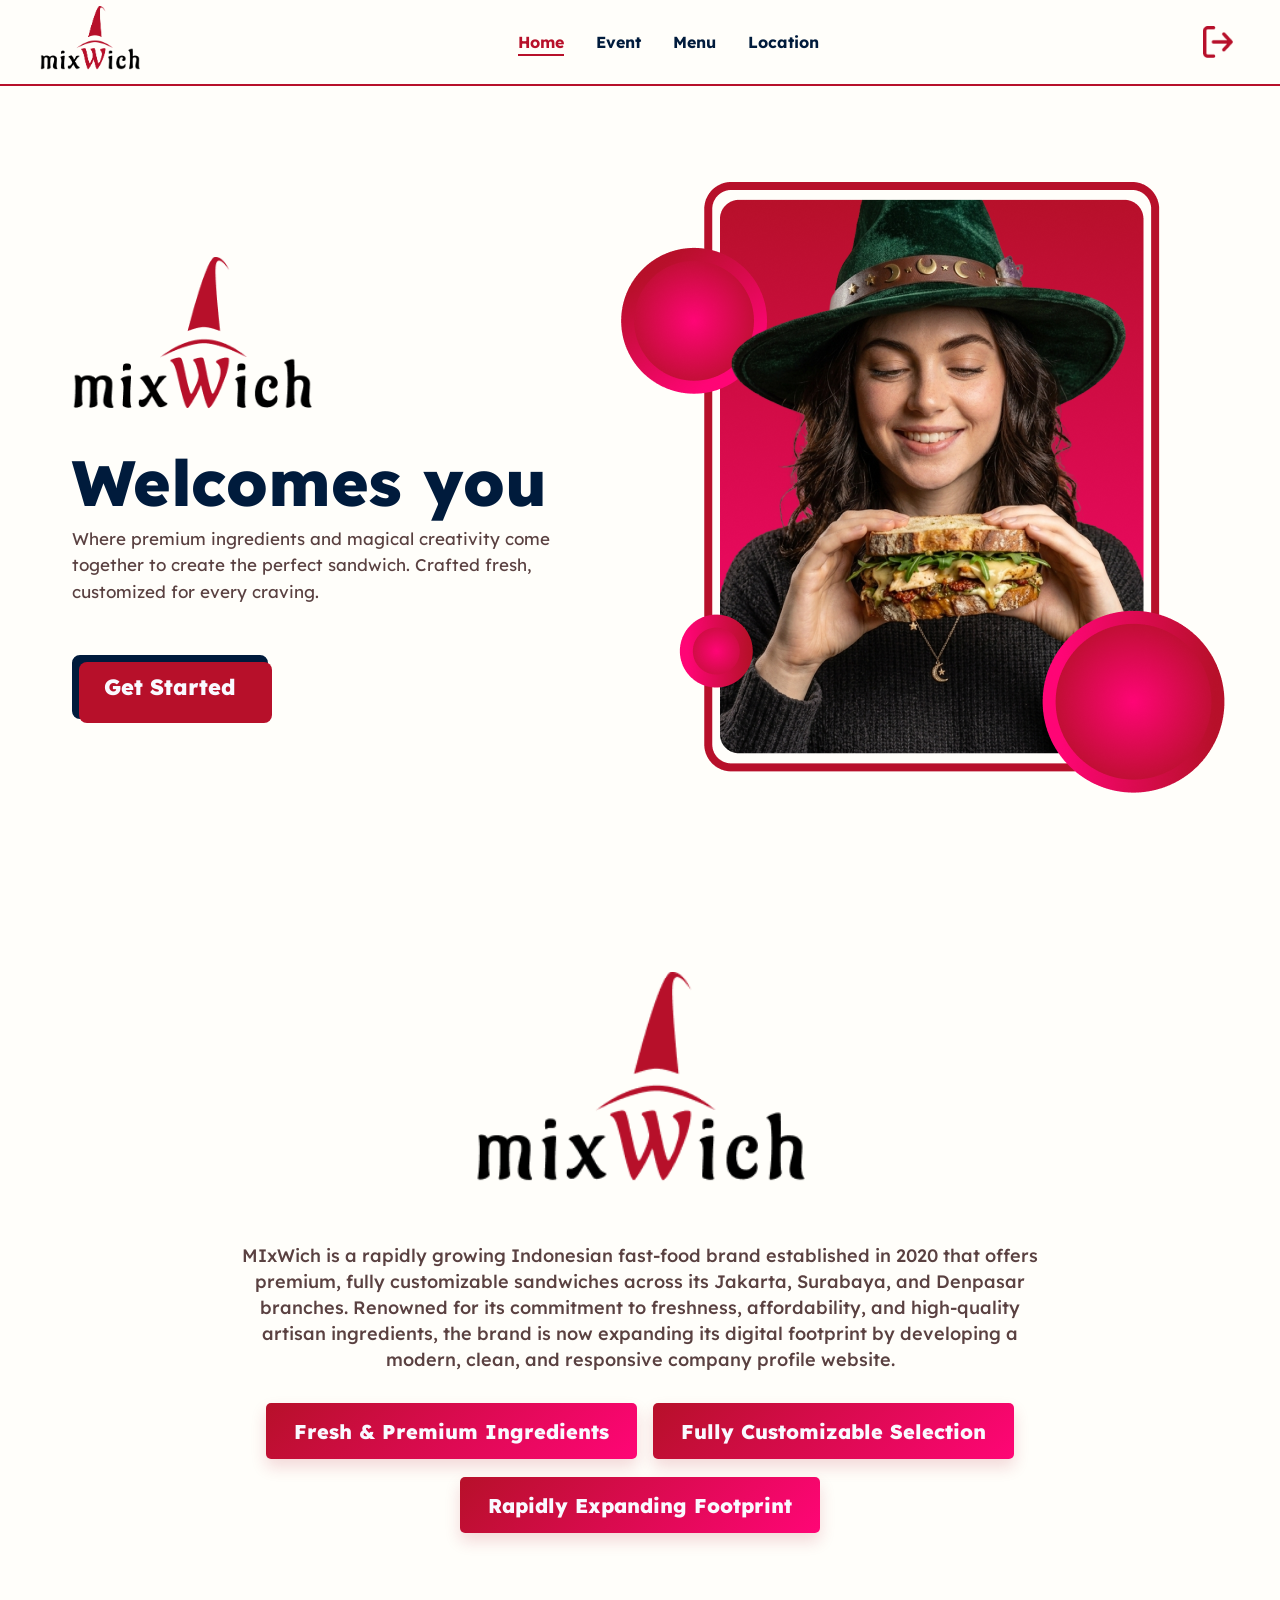
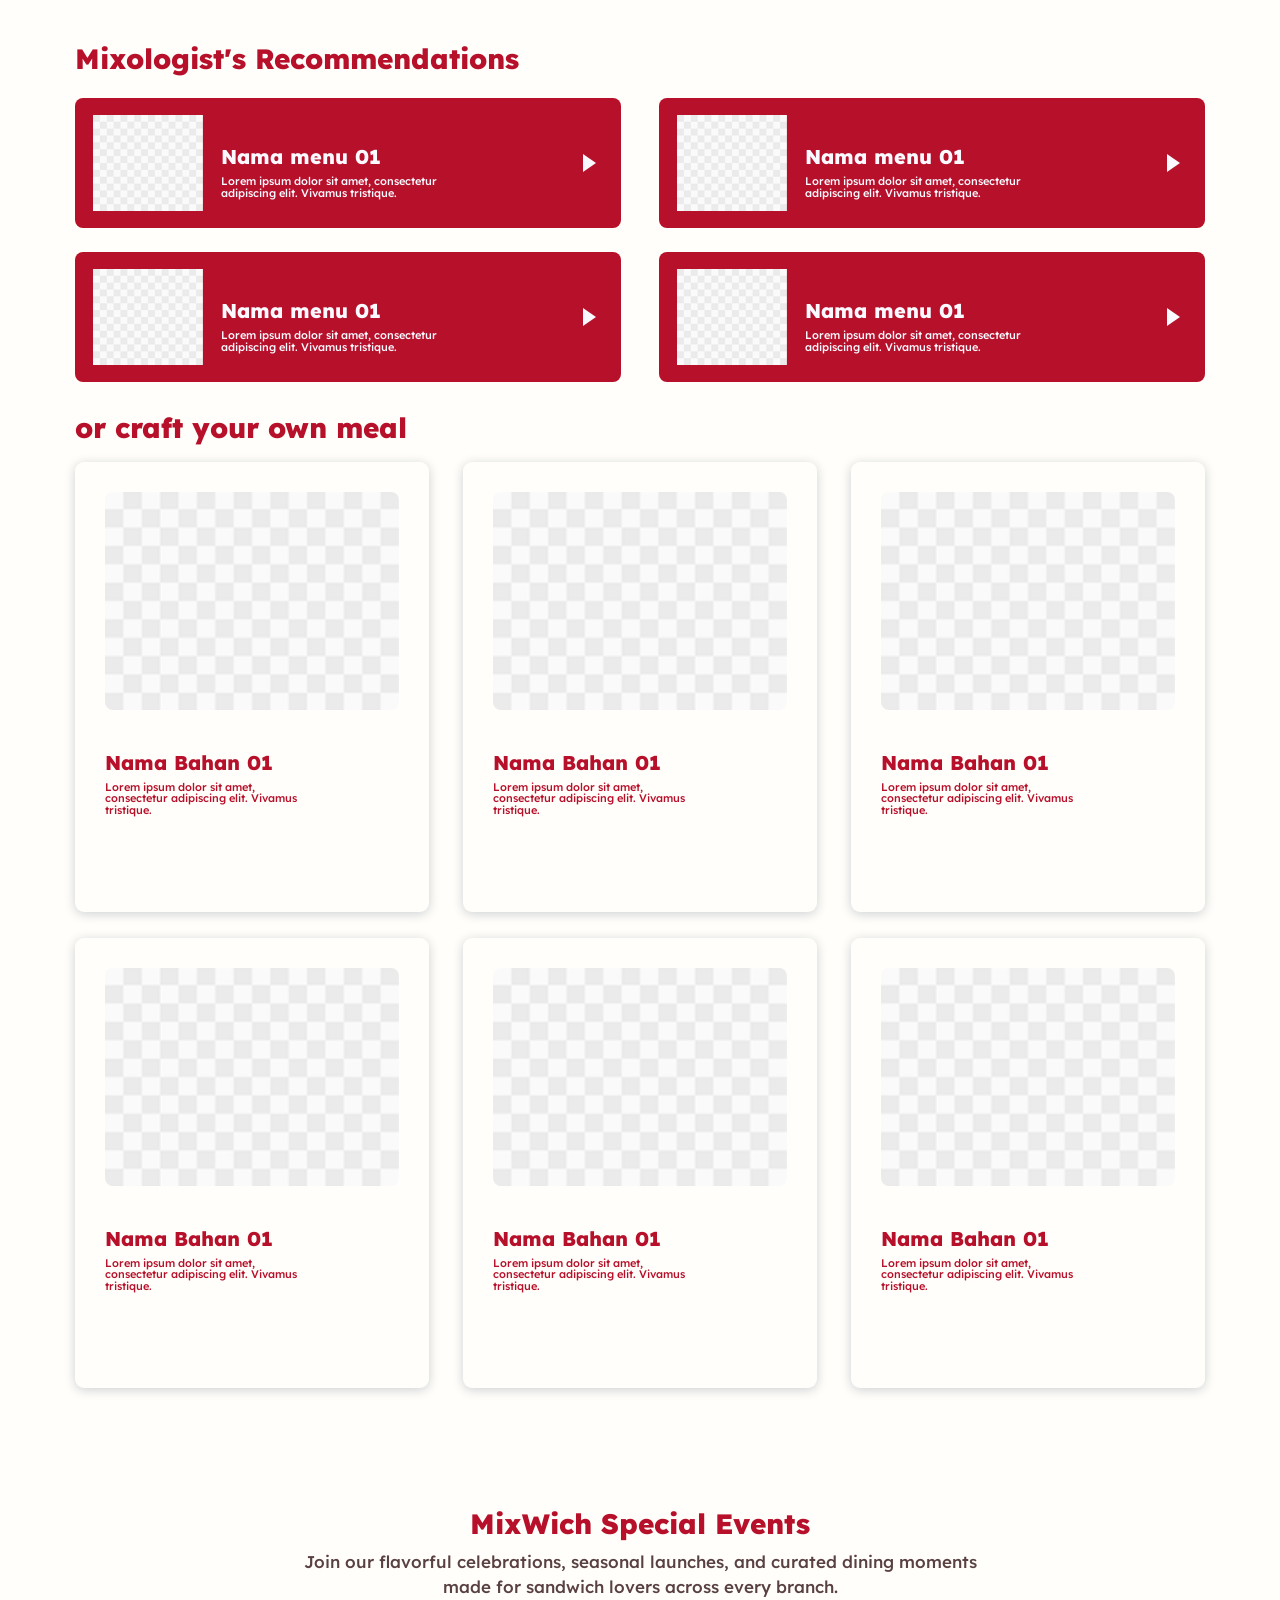
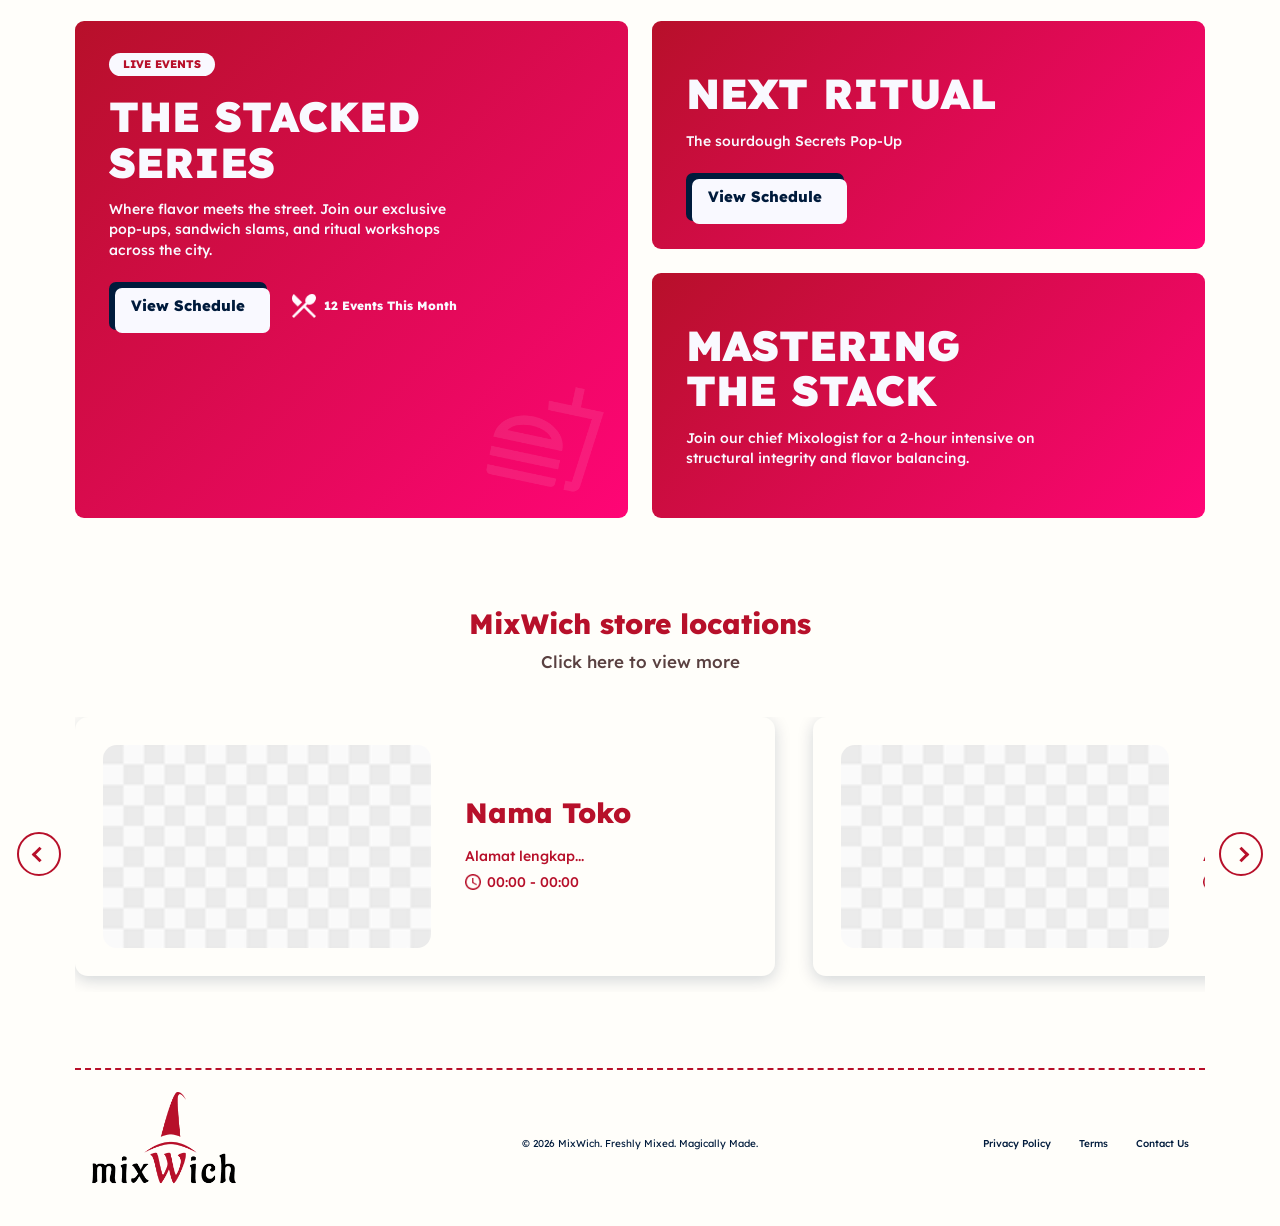
==== index.html @ 6c35c44c "first commit" ====
<!DOCTYPE html>
<html lang="en">
<head>
  <meta charset="UTF-8">
  <meta name="viewport" content="width=device-width, initial-scale=1.0">
  <title>MixWich</title>
  <link rel="icon" type="image/png" href="img/Logo.png">
  <link rel="stylesheet" href="style.css">
</head>
<body>
  <header class="site-header">
    <nav class="navbar" aria-label="Main navigation">
      <a class="brand" href="index.html" aria-label="MixWich home">
        <img src="img/Logo.png" alt="MixWich">
      </a>

      <ul class="nav-menu">
        <li><a class="active" href="index.html" aria-current="page">Home</a></li>
        <li><a href="event.html">Event</a></li>
        <li><a href="menu.html">Menu</a></li>
        <li><a href="location.html">Location</a></li>
      </ul>

      <a class="logout-link" href="login.html" aria-label="Logout">
        <img src="img/logout.png" alt="">
      </a>
    </nav>
  </header>

  <main>
    <section class="hero">
      <div class="hero-content">
        <img class="hero-logo" src="img/Logo.png" alt="MixWich">
        <h1>Welcomes you</h1>
        <p>
          Where premium ingredients and magical creativity come together to
          create the perfect sandwich. Crafted fresh, customized for every craving.
        </p>
        <a class="hero-button" href="#about">Get Started</a>
      </div>

      <div class="hero-visual" aria-hidden="true">
        <img src="img/hero-img.png" alt="">
      </div>
    </section>

    <section id="about" class="about" aria-labelledby="about-title">
      <div class="about-content">
        <img class="about-logo" src="img/Logo.png" alt="MixWich">
        <h2 id="about-title">About MixWich</h2>
        <p>
          MIxWich is a rapidly growing Indonesian fast-food brand established in
          2020 that offers premium, fully customizable sandwiches across its
          Jakarta, Surabaya, and Denpasar branches. Renowned for its commitment
          to freshness, affordability, and high-quality artisan ingredients, the
          brand is now expanding its digital footprint by developing a modern,
          clean, and responsive company profile website.
        </p>

        <div class="about-badges" aria-label="MixWich highlights">
          <span>Fresh &amp; Premium Ingredients</span>
          <span>Fully Customizable Selection</span>
          <span>Rapidly Expanding Footprint</span>
        </div>
      </div>
    </section>

    <section class="menu-preview" aria-labelledby="menu-preview-title">
      <h2 id="menu-preview-title">Mixologist's Recommendations</h2>

      <div class="recommendation-grid">
        <article class="recommendation-card">
          <img src="img/image.png" alt="Nama menu 01">
          <div>
            <h3>Nama menu 01</h3>
            <p>Lorem ipsum dolor sit amet, consectetur adipiscing elit. Vivamus tristique.</p>
          </div>
          <a href="menu.html" aria-label="View Nama menu 01"><span></span></a>
        </article>

        <article class="recommendation-card">
          <img src="img/image.png" alt="Nama menu 01">
          <div>
            <h3>Nama menu 01</h3>
            <p>Lorem ipsum dolor sit amet, consectetur adipiscing elit. Vivamus tristique.</p>
          </div>
          <a href="menu.html" aria-label="View Nama menu 01"><span></span></a>
        </article>

        <article class="recommendation-card">
          <img src="img/image.png" alt="Nama menu 01">
          <div>
            <h3>Nama menu 01</h3>
            <p>Lorem ipsum dolor sit amet, consectetur adipiscing elit. Vivamus tristique.</p>
          </div>
          <a href="menu.html" aria-label="View Nama menu 01"><span></span></a>
        </article>

        <article class="recommendation-card">
          <img src="img/image.png" alt="Nama menu 01">
          <div>
            <h3>Nama menu 01</h3>
            <p>Lorem ipsum dolor sit amet, consectetur adipiscing elit. Vivamus tristique.</p>
          </div>
          <a href="menu.html" aria-label="View Nama menu 01"><span></span></a>
        </article>
      </div>

      <h2 class="craft-title">or craft your own meal</h2>

      <div class="ingredient-grid">
        <article class="ingredient-card">
          <img src="img/image.png" alt="Nama Bahan 01">
          <h3>Nama Bahan 01</h3>
          <p>Lorem ipsum dolor sit amet, consectetur adipiscing elit. Vivamus tristique.</p>
        </article>

        <article class="ingredient-card">
          <img src="img/image.png" alt="Nama Bahan 01">
          <h3>Nama Bahan 01</h3>
          <p>Lorem ipsum dolor sit amet, consectetur adipiscing elit. Vivamus tristique.</p>
        </article>

        <article class="ingredient-card">
          <img src="img/image.png" alt="Nama Bahan 01">
          <h3>Nama Bahan 01</h3>
          <p>Lorem ipsum dolor sit amet, consectetur adipiscing elit. Vivamus tristique.</p>
        </article>

        <article class="ingredient-card">
          <img src="img/image.png" alt="Nama Bahan 01">
          <h3>Nama Bahan 01</h3>
          <p>Lorem ipsum dolor sit amet, consectetur adipiscing elit. Vivamus tristique.</p>
        </article>

        <article class="ingredient-card">
          <img src="img/image.png" alt="Nama Bahan 01">
          <h3>Nama Bahan 01</h3>
          <p>Lorem ipsum dolor sit amet, consectetur adipiscing elit. Vivamus tristique.</p>
        </article>

        <article class="ingredient-card">
          <img src="img/image.png" alt="Nama Bahan 01">
          <h3>Nama Bahan 01</h3>
          <p>Lorem ipsum dolor sit amet, consectetur adipiscing elit. Vivamus tristique.</p>
        </article>
      </div>
    </section>

    <section class="event-preview" aria-labelledby="event-preview-title">
      <div class="event-heading">
        <h2 id="event-preview-title">MixWich Special Events</h2>
        <p>
          Join our flavorful celebrations, seasonal launches, and curated dining
          moments made for sandwich lovers across every branch.
        </p>
      </div>

      <div class="event-grid">
        <article class="event-card event-card-featured">
          <span class="event-badge">Live Events</span>
          <h3>The Stacked Series</h3>
          <p>
            Where flavor meets the street. Join our exclusive pop-ups, sandwich
            slams, and ritual workshops across the city.
          </p>

          <div class="event-action-row">
            <a class="event-button" href="">View Schedule</a>
            <span class="event-note">
              <img src="img/feast.png" alt="">
              12 Events This Month
            </span>
          </div>

          <img class="event-deco" src="img/deco.png" alt="">
        </article>

        <article class="event-card">
          <h3>Next Ritual</h3>
          <p>
            The sourdough Secrets Pop-Up
          </p>
          <a class="event-button" href="event.html">View Schedule</a>
        </article>

        <article class="event-card">
          <h3>Mastering<br>The Stack</h3>
          <p>
            Join our chief Mixologist for a 2-hour intensive on structural
            integrity and flavor balancing.
          </p>
        </article>
      </div>
    </section>
  </main>

  <div class="event-heading">
      <h2>MixWich store locations</h2>
      <a href="location.html">
        <p>Click here to view more</p>
      </a>
  </div>
  <section class="location-preview" aria-label="MixWich store locations">
    <button class="carousel-button carousel-button-prev" type="button" aria-label="Previous location">
      <span></span>
    </button>

    <div class="location-carousel">
      <article class="location-card">
        <img class="location-image" src="img/image.png" alt="Nama Toko">
        <div class="location-info">
          <h2>Nama Toko</h2>
          <p>Alamat lengkap...</p>
          <div class="location-time">
            <img src="img/clock.png" alt="">
            <span>00:00 - 00:00</span>
          </div>
        </div>
      </article>

      <article class="location-card">
        <img class="location-image" src="img/image.png" alt="Nama Toko">
        <div class="location-info">
          <h2>Nama Toko</h2>
          <p>Alamat lengkap...</p>
          <div class="location-time">
            <img src="img/clock.png" alt="">
            <span>00:00 - 00:00</span>
          </div>
        </div>
      </article>

      <article class="location-card">
        <img class="location-image" src="img/image.png" alt="Nama Toko">
        <div class="location-info">
          <h2>Nama Toko</h2>
          <p>Alamat lengkap...</p>
          <div class="location-time">
            <img src="img/clock.png" alt="">
            <span>00:00 - 00:00</span>
          </div>
        </div>
      </article>

      <article class="location-card">
        <img class="location-image" src="img/image.png" alt="Nama Toko">
        <div class="location-info">
          <h2>Nama Toko</h2>
          <p>Alamat lengkap...</p>
          <div class="location-time">
            <img src="img/clock.png" alt="">
            <span>00:00 - 00:00</span>
          </div>
        </div>
      </article>
    </div>

    <button class="carousel-button carousel-button-next" type="button" aria-label="Next location">
      <span></span>
    </button>
  </section>

  <footer class="site-footer">
    <img src="img/Logo.png" alt="MixWich">
    <p>&copy; 2026 MixWich. Freshly Mixed. Magically Made.</p>
    <nav aria-label="Footer navigation">
      <a href="">Privacy Policy</a>
      <a href="">Terms</a>
      <a href="">Contact Us</a>
    </nav>
  </footer>

  <script src="script.js"></script>
</body>
</html>
---- style.css ----
@import url('https://fonts.googleapis.com/css2?family=Lexend:wght@100..900&display=swap');

:root {
  --color-primary: #B7102A;
  --color-primary-gradient: linear-gradient(135deg, #B7102A 0%, #FF0576 100%);
  --color-text: #001B3C;
  --color-surface: #F9F9FF;
  --color-background: #FFFEFA;
  --font-main: 'Lexend', sans-serif;
}

* {
  box-sizing: border-box;
  scroll-behavior: smooth;
}

body {
  margin: 0;
  padding-top: 86px;
  font-family: var(--font-main);
  color: var(--color-text);
  background: var(--color-background);
}

a {
  color: inherit;
  text-decoration: none;
}

.site-header {
  position: fixed;
  top: 0;
  left: 0;
  z-index: 100;
  width: 100%;
  background: var(--color-background);
}

.navbar {
  display: flex;
  align-items: center;
  justify-content: space-between;
  min-height: 86px;
  padding: 0 40px;
  background: var(--color-background);
  border-bottom: 2px solid var(--color-primary);
}

.brand {
  display: inline-flex;
  align-items: center;
}

.brand img {
  display: block;
  width: 100px;
  height: auto;
}

.nav-menu {
  display: flex;
  align-items: center;
  justify-content: center;
  gap: 32px;
  margin: 0;
  padding: 0;
  list-style: none;
}

.nav-menu a {
  position: relative;
  display: inline-flex;
  align-items: center;
  min-height: 44px;
  color: var(--color-text);
  font-size: 16px;
  font-weight: 700;
  transition: color 180ms ease;
}

.nav-menu a::after {
  position: absolute;
  left: 0;
  bottom: 8px;
  width: 100%;
  height: 2px;
  content: "";
  background: var(--color-primary);
  transform: scaleX(0);
  transform-origin: center;
  transition: transform 180ms ease;
}

.nav-menu a:hover,
.nav-menu a:focus-visible,
.nav-menu a.active {
  color: var(--color-primary);
}

.nav-menu a:hover::after,
.nav-menu a:focus-visible::after,
.nav-menu a.active::after {
  transform: scaleX(1);
}

.logout-link {
  display: inline-flex;
  align-items: center;
  justify-content: center;
  width: 44px;
  height: 44px;
  border-radius: 6px;
}

.logout-link img {
  display: block;
  width: 32px;
  height: 32px;
  object-fit: contain;
}

.hero {
  display: grid;
  grid-template-columns: minmax(280px, 0.95fr) minmax(360px, 1.05fr);
  align-items: center;
  gap: 56px;
  min-height: calc(100vh - 86px);
  padding: 54px 72px 64px;
  background: var(--color-background);
}

.hero-content {
  max-width: 520px;
}

.hero-logo {
  display: block;
  width: 240px;
  height: auto;
  margin-bottom: 22px;
}

.hero h1 {
  margin: 0 0 12px;
  color: var(--color-text);
  font-size: clamp(44px, 5vw, 70px);
  line-height: 0.98;
  font-weight: 800;
  letter-spacing: 0;
}

.hero p {
  max-width: 520px;
  margin: 0 0 50px;
  color: #5a4141;
  font-size: 17px;
  line-height: 1.55;
  font-weight: 400;
}

.hero-button {
  position: relative;
  z-index: 0;
  display: inline-flex;
  align-items: center;
  justify-content: center;
  min-width: 196px;
  min-height: 60px;
  padding: 16px 28px;
  border: 2px solid var(--color-text);
  border-radius: 8px;
  color: var(--color-surface);
  background: var(--color-text);
  font-size: 22px;
  font-weight: 800;
  isolation: isolate;
  transition: transform 180ms ease;
}

.hero-button::after {
  position: absolute;
  inset: 5px -6px -6px 5px;
  z-index: -1;
  border-radius: 8px;
  content: "";
  background: var(--color-primary);
  transition: transform 180ms ease;
}

.hero-button:hover,
.hero-button:focus-visible {
  transform: translate(2px, 2px);
}

.hero-button:hover::after,
.hero-button:focus-visible::after {
  transform: translate(-3px, -3px);
}

.hero-visual {
  position: relative;
  display: flex;
  align-items: center;
  justify-content: center;
  min-height: 520px;
}

.hero-frame {
  position: relative;
  width: min(100%, 480px);
  aspect-ratio: 0.78;
  border: 6px solid var(--color-primary);
  border-radius: 24px;
  background: var(--color-primary-gradient);
  overflow: hidden;
}

.hero-frame::before {
  position: absolute;
  inset: 10px;
  border: 5px solid var(--color-surface);
  border-radius: 16px;
  content: "";
}

.hero-frame img {
  position: absolute;
  right: -16%;
  bottom: -2%;
  z-index: 1;
  width: 122%;
  height: 108%;
  object-fit: cover;
  object-position: center bottom;
}

.hero-bubble {
  position: absolute;
  z-index: 2;
  display: block;
  border-radius: 50%;
  background: radial-gradient(circle at 34% 35%, #ff0576 0 18%, #e6005a 42%, #c90035 100%);
}

.hero-bubble-large {
  right: 6%;
  bottom: 4%;
  width: 158px;
  height: 158px;
  box-shadow: 0 0 0 12px #ff0576;
}

.hero-bubble-medium {
  left: 9%;
  top: 23%;
  width: 112px;
  height: 112px;
  box-shadow: 0 0 0 14px #e6005a;
}

.hero-bubble-small {
  left: 18%;
  bottom: 22%;
  width: 50px;
  height: 50px;
  box-shadow: 0 0 0 10px #e6005a;
}

.about {
  padding: 72px 24px 76px;
  background: var(--color-background);
}

.about-content {
  max-width: 860px;
  margin: 0 auto;
  text-align: center;
}

.about-logo {
  display: block;
  width: min(330px, 72vw);
  height: auto;
  margin: 0 auto 34px;
}

.about h2 {
  position: absolute;
  width: 1px;
  height: 1px;
  margin: -1px;
  padding: 0;
  overflow: hidden;
  clip: rect(0, 0, 0, 0);
  white-space: nowrap;
  border: 0;
}

.about p {
  max-width: 800px;
  margin: 0 auto 30px;
  color: #5a4141;
  font-size: 18px;
  line-height: 1.45;
  font-weight: 500;
}

.about-badges {
  display: flex;
  flex-wrap: wrap;
  justify-content: center;
  gap: 18px 16px;
}

.about-badges span {
  display: inline-flex;
  align-items: center;
  justify-content: center;
  min-height: 56px;
  padding: 14px 28px;
  border-radius: 5px;
  color: var(--color-surface);
  background: var(--color-primary-gradient);
  box-shadow: 0 8px 16px rgba(183, 16, 42, 0.16);
  font-size: 20px;
  font-weight: 800;
  transition: transform 180ms ease, box-shadow 180ms ease, filter 180ms ease;
}

.about-badges span:hover,
.about-badges span:focus-visible {
  transform: translateY(-4px) scale(1.02);
  box-shadow: 0 12px 22px rgba(183, 16, 42, 0.24);
  filter: saturate(1.08);
}

.menu-preview {
  padding: 34px 40px 86px;
  background: var(--color-background);
}

.menu-preview h2 {
  max-width: 1130px;
  margin: 0 auto 22px;
  color: var(--color-primary);
  font-size: 28px;
  line-height: 1.15;
  font-weight: 800;
}

.recommendation-grid {
  display: grid;
  grid-template-columns: repeat(2, minmax(280px, 1fr));
  gap: 24px 38px;
  max-width: 1130px;
  margin: 0 auto 30px;
}

.recommendation-card {
  position: relative;
  display: grid;
  grid-template-columns: 110px 1fr 28px;
  align-items: center;
  gap: 18px;
  min-height: 130px;
  padding: 16px 18px;
  border-radius: 8px;
  color: var(--color-surface);
  background: var(--color-primary);
  transition: transform 180ms ease, box-shadow 180ms ease;
}

.recommendation-card:hover {
  transform: translateY(-3px);
  box-shadow: 0 12px 22px rgba(183, 16, 42, 0.2);
}

.recommendation-card img {
  display: block;
  width: 110px;
  height: 96px;
  object-fit: cover;
}

.recommendation-card h3,
.ingredient-card h3 {
  margin: 0;
  font-size: 20px;
  line-height: 1.1;
  font-weight: 800;
  padding-top: 20px;
}

.recommendation-card p {
  margin: 8px 0 0;
  max-width: 230px;
  font-size: 11px;
  line-height: 1.05;
  font-weight: 500;
}

.recommendation-card a {
  display: inline-flex;
  align-items: center;
  justify-content: center;
  width: 28px;
  height: 38px;
  transition: transform 180ms ease;
}

.recommendation-card a:hover,
.recommendation-card a:focus-visible {
  transform: translateX(3px);
}

.recommendation-card a span {
  display: block;
  width: 0;
  height: 0;
  border-top: 9px solid transparent;
  border-bottom: 9px solid transparent;
  border-left: 13px solid var(--color-surface);
}

.menu-preview .craft-title {
  margin-top: 20px;
  margin-bottom: 18px;
}

.ingredient-grid {
  display: grid;
  grid-template-columns: repeat(3, minmax(190px, 1fr));
  gap: 26px 34px;
  max-width: 1130px;
  margin: 0 auto;
}

.ingredient-card {
  min-height: 450px;
  padding: 30px;
  border-radius: 9px;
  color: var(--color-primary);
  background: var(--color-background);
  box-shadow: 0 2px 11px rgba(0, 27, 60, 0.2);
  transition: transform 180ms ease, box-shadow 180ms ease;
}

.ingredient-card:hover {
  transform: translateY(-4px);
  box-shadow: 0 12px 22px rgba(0, 27, 60, 0.18);
}

.ingredient-card img {
  display: block;
  width: 100%;
  aspect-ratio: 1.35;
  margin-bottom: 22px;
  border-radius: 8px;
  object-fit: cover;
}

.ingredient-card p {
  max-width: 210px;
  margin: 8px 0 0;
  font-size: 11px;
  line-height: 1.05;
  font-weight: 500;
}

.event-preview {
  padding: 34px 40px 90px;
  background: var(--color-background);
}

.event-heading {
  max-width: 1130px;
  margin: 0 auto 22px;
  text-align: center;
}

.event-heading h2 {
  margin: 0 0 10px;
  color: var(--color-primary);
  font-size: 28px;
  line-height: 1.15;
  font-weight: 800;
  text-align: center;
}

.event-heading p {
  max-width: 680px;
  margin: auto;
  color: #5a4141;
  font-size: 17px;
  line-height: 1.45;
  font-weight: 500;
}

.event-grid {
  display: grid;
  grid-template-columns: minmax(330px, 1fr) minmax(330px, 1fr);
  grid-template-rows: repeat(2, minmax(170px, auto));
  gap: 24px;
  max-width: 1130px;
  margin: 0 auto;
}

.event-card {
  position: relative;
  display: flex;
  flex-direction: column;
  justify-content: flex-start;
  min-height: 172px;
  padding: 32px 34px 28px;
  overflow: hidden;
  border-radius: 9px;
  color: var(--color-surface);
  background: var(--color-primary-gradient);
  transition: transform 180ms ease, box-shadow 180ms ease;
}

.event-card:hover {
  transform: translateY(-4px);
  box-shadow: 0 14px 24px rgba(183, 16, 42, 0.22);
}

.event-card-featured {
  grid-row: span 2;
  min-height: 368px;
  background: var(--color-primary-gradient);
}

.event-badge {
  align-self: flex-start;
  padding: 6px 14px;
  border-radius: 999px;
  color: var(--color-primary);
  background: var(--color-surface);
  font-size: 11px;
  line-height: 1;
  font-weight: 800;
  text-transform: uppercase;
}

.event-card h3 {
  position: relative;
  z-index: 1;
  margin: 18px 0 14px;
  color: var(--color-surface);
  font-size: clamp(30px, 4vw, 42px);
  line-height: 1.08;
  font-weight: 900;
  text-transform: uppercase;
}

.event-card p {
  position: relative;
  z-index: 1;
  max-width: 360px;
  margin: 0 0 22px;
  font-size: 14px;
  line-height: 1.45;
  font-weight: 500;
}

.event-action-row {
  position: relative;
  z-index: 1;
  display: flex;
  align-items: center;
  gap: 25px;
}

.event-button {
  position: relative;
  z-index: 0;
  display: inline-flex;
  align-items: center;
  justify-content: center;
  min-height: 48px;
  min-width: 156px;
  padding: 12px 20px;
  border: 2px solid var(--color-text);
  border-radius: 7px;
  color: var(--color-text);
  background: var(--color-text);
  font-size: 15px;
  font-weight: 800;
  isolation: isolate;
  transition: transform 180ms ease;
}

.event-card > .event-button {
  align-self: flex-start;
  margin-top: auto;
}

.event-button::after {
  position: absolute;
  inset: 4px -5px -5px 4px;
  z-index: -1;
  border-radius: 7px;
  content: "";
  background: var(--color-surface);
  transition: transform 180ms ease;
}

.event-button:hover,
.event-button:focus-visible {
  transform: translate(2px, 2px);
}

.event-button:hover::after,
.event-button:focus-visible::after {
  transform: translate(-3px, -3px);
}

.event-note {
  display: inline-flex;
  align-items: center;
  gap: 8px;
  color: var(--color-surface);
  font-size: 12px;
  font-weight: 800;
}

.event-note img {
  width: 24px;
  height: 24px;
  object-fit: contain;
}

.event-deco {
  position: absolute;
  right: 16px;
  bottom: 18px;
  width: 132px;
  opacity: 0.35;
  height: auto;
  pointer-events: none;
}

.location-preview {
  position: relative;
  display: grid;
  grid-template-columns: auto minmax(0, 1130px) auto;
  align-items: center;
  gap: 14px;
  padding: 20px 0 76px;
  overflow: hidden;
  background: var(--color-background);
}

.location-carousel {
  display: flex;
  gap: 38px;
  min-width: 0;
  margin: 0;
  padding: 0 16px 16px;
  overflow-x: auto;
  scroll-snap-type: x mandatory;
  scrollbar-width: none;
}

.location-carousel::-webkit-scrollbar {
  display: none;
}

.location-card {
  display: grid;
  grid-template-columns: minmax(220px, 1.05fr) minmax(180px, 0.9fr);
  align-items: center;
  gap: 34px;
  flex: 0 0 min(700px, 84vw);
  min-height: 230px;
  padding: 28px;
  border-radius: 13px;
  background: var(--color-background);
  box-shadow: 0 4px 16px rgba(0, 27, 60, 0.18);
  scroll-snap-align: start;
  transition: transform 180ms ease, box-shadow 180ms ease;
}

.carousel-button {
  position: relative;
  z-index: 1;
  display: inline-flex;
  align-items: center;
  justify-content: center;
  width: 44px;
  height: 44px;
  border: 2px solid var(--color-primary);
  border-radius: 999px;
  color: var(--color-primary);
  background: var(--color-background);
  cursor: pointer;
  transition: transform 180ms ease, background 180ms ease;
}

.carousel-button:hover,
.carousel-button:focus-visible {
  transform: translateY(-2px);
  background: var(--color-surface);
}

.carousel-button span {
  display: block;
  width: 11px;
  height: 11px;
  border-top: 3px solid currentColor;
  border-right: 3px solid currentColor;
}

.carousel-button-prev {
  justify-self: end;
}

.carousel-button-prev span {
  transform: rotate(-135deg);
}

.carousel-button-next {
  justify-self: start;
}

.carousel-button-next span {
  transform: rotate(45deg);
}

.location-page {
  max-width: 1130px;
  margin: 0 auto;
  padding: 48px 24px 70px;
  background: var(--color-background);
}

.location-page h1 {
  margin: 0 0 44px;
  color: #970057;
  font-size: 34px;
  line-height: 1.1;
  font-weight: 800;
}

.location-page-list {
  display: grid;
  gap: 28px;
}

.location-page-card {
  padding: 28px;
  border-radius: 12px;
  background: var(--color-background);
  box-shadow: 0 4px 14px rgba(0, 27, 60, 0.18);
  transition: transform 180ms ease, box-shadow 180ms ease;
}

.location-page-card:hover {
  transform: translateY(-3px);
  box-shadow: 0 14px 24px rgba(0, 27, 60, 0.16);
}

.location-page-card > img {
  display: block;
  width: 100%;
  aspect-ratio: 4.2;
  border-radius: 14px;
  object-fit: cover;
}

.location-page-info {
  padding-top: 22px;
  color: var(--color-primary);
}

.location-page-info h2 {
  margin: 0 0 18px;
  font-size: 24px;
  line-height: 1.1;
  font-weight: 800;
}

.location-page-info p {
  margin: 0 0 6px;
  font-size: 13px;
  line-height: 1.25;
  font-weight: 500;
}

.location-card:hover {
  transform: translateY(-4px);
  box-shadow: 0 14px 26px rgba(0, 27, 60, 0.16);
}

.location-image {
  display: block;
  width: 100%;
  aspect-ratio: 1.62;
  border-radius: 14px;
  object-fit: cover;
}

.location-info h2 {
  margin: 0 0 18px;
  color: var(--color-primary);
  font-size: 28px;
  line-height: 1.1;
  font-weight: 800;
}

.location-info p {
  margin: 0 0 8px;
  color: var(--color-primary);
  font-size: 14px;
  line-height: 1.3;
  font-weight: 500;
}

.location-time {
  display: inline-flex;
  align-items: center;
  gap: 6px;
  color: var(--color-primary);
  font-size: 14px;
  font-weight: 500;
}

.location-time img {
  width: 16px;
  height: 16px;
  object-fit: contain;
}

.eventpage {
  margin-bottom: 50px;
}

.event-list {
  padding: 0 40px;
  background: var(--color-background);
}

.eventpage-cards hr{
  border: solid var(--color-primary) 1px;
  margin-top: 15px;
}

.event-price{
  color: var(--color-primary);
  max-width: none !important;
  font-weight: 700 !important; 
  font-size: 20px !important;
  text-align-last: right;
  padding-top: 10px;
}

.ritual-signup {
  padding: 28px 24px 74px;
  background: var(--color-background);
}

.ritual-card {
  max-width: 740px;
  margin: 0 auto;
  padding: 42px 38px 40px;
  border-radius: 18px;
  background: var(--color-background);
  box-shadow: 0 6px 20px rgba(0, 27, 60, 0.18);
  text-align: center;
}

.ritual-card h2 {
  margin: 0 0 26px;
  color: var(--color-text);
  font-size: 38px;
  line-height: 1.1;
  font-weight: 800;
}

.ritual-card p {
  max-width: 500px;
  margin: 0 auto 26px;
  color: var(--color-primary);
  font-size: 17px;
  line-height: 1.05;
  font-weight: 500;
}

.ritual-form {
  display: grid;
  grid-template-columns: minmax(240px, 1fr) auto;
  gap: 26px;
  align-items: center;
}

.ritual-form label {
  position: absolute;
  width: 1px;
  height: 1px;
  margin: -1px;
  padding: 0;
  overflow: hidden;
  clip: rect(0, 0, 0, 0);
  white-space: nowrap;
  border: 0;
}

.ritual-form input {
  width: 100%;
  min-height: 64px;
  padding: 0 18px;
  border: 1.5px solid var(--color-primary);
  border-radius: 6px;
  color: var(--color-text);
  background: var(--color-background);
  font: 500 16px/1 var(--font-main);
  outline: none;
  transition: border-color 180ms ease, box-shadow 180ms ease;
}

.ritual-form input::placeholder {
  color: rgba(0, 27, 60, 0.45);
}

.ritual-form input:focus {
  border-color: #ff0576;
  box-shadow: 0 0 0 4px rgba(183, 16, 42, 0.12);
}

.site-footer {
  display: grid;
  grid-template-columns: 1fr auto 1fr;
  align-items: center;
  gap: 24px;
  max-width: 1130px;
  margin: 0 auto;
  padding: 22px 16px 30px;
  border-top: 2px dashed var(--color-primary);
  background: var(--color-background);
}

.site-footer img {
  display: block;
  width: 145px;
  height: auto;
}

.site-footer p {
  margin: 0;
  color: var(--color-text);
  font-size: 10px;
  line-height: 1.4;
  text-align: center;
}

.site-footer nav {
  display: flex;
  align-items: center;
  justify-content: flex-end;
  gap: 28px;
}

.site-footer a {
  color: var(--color-text);
  font-size: 10px;
  font-weight: 500;
  transition: color 180ms ease;
}

.site-footer a:hover,
.site-footer a:focus-visible {
  color: var(--color-primary);
}

.login-page-body {
  background: var(--color-background);
}

.login-header {
  border-bottom: 0;
}

.login-navbar {
  display: flex;
  align-items: center;
  justify-content: space-between;
  min-height: 86px;
  padding: 0 40px;
  background: var(--color-background);
  border-bottom: 2px solid var(--color-primary);
}

.login-brand img {
  width: 120px;
}

.login-nav-action {
  display: inline-flex;
  align-items: center;
  gap: 22px;
  color: #000000;
  font-size: 15px;
  font-weight: 800;
}

.login-nav-action a {
  color: var(--color-primary);
  text-decoration: underline;
  text-underline-offset: 3px;
}

.login-main {
  min-height: calc(100vh - 86px);
  padding: 54px 70px;
  background: var(--color-background);
}

.login-hero {
  display: grid;
  grid-template-columns: minmax(280px, 1fr) minmax(360px, 480px);
  align-items: center;
  gap: 70px;
  max-width: 1040px;
  min-height: calc(100vh - 194px);
  margin: 0 auto;
}

.login-showcase {
  display: grid;
  justify-items: center;
}

.login-showcase-logo {
  display: block;
  width: min(300px, 80%);
  height: auto;
  margin-bottom: 18px;
}

.login-showcase-image {
  display: block;
  width: min(300px, 80%);
  aspect-ratio: 1.25;
  border-radius: 14px;
  object-fit: cover;
}

.login-card {
  padding: 38px 50px 46px;
  border-radius: 16px;
  background: var(--color-background);
  box-shadow: 0 6px 18px rgba(0, 27, 60, 0.2);
}

.login-card h1 {
  margin: 0 0 10px;
  color: var(--color-primary);
  font-size: 28px;
  line-height: 1.1;
  font-weight: 800;
}

.login-card > p {
  margin: 0 0 28px;
  color: var(--color-primary);
  font-size: 16px;
  line-height: 1.3;
  font-weight: 500;
}

.login-form {
  display: grid;
  gap: 14px;
}

.login-form-row {
  display: grid;
  grid-template-columns: 1fr 1fr;
  gap: 28px;
}

.form-field {
  display: grid;
  gap: 7px;
}

.form-field label {
  color: var(--color-primary);
  font-size: 15px;
  line-height: 1.1;
  font-weight: 800;
}

.form-field input,
.form-field select {
  width: 100%;
  min-height: 32px;
  padding: 6px 10px;
  border: 1.5px solid var(--color-primary);
  border-radius: 4px;
  color: var(--color-text);
  background: var(--color-background);
  font: 500 13px/1.2 var(--font-main);
  outline: none;
  transition: border-color 180ms ease, box-shadow 180ms ease;
}

.form-field select {
  appearance: auto;
}

.form-field input::placeholder {
  color: rgba(0, 27, 60, 0.56);
}

.form-field input:focus,
.form-field select:focus {
  border-color: #ff0576;
  box-shadow: 0 0 0 3px rgba(183, 16, 42, 0.12);
}

.form-field.is-invalid input,
.form-field.is-invalid select {
  border-color: #ff0576;
  background: rgba(255, 5, 118, 0.04);
}

.field-error {
  min-height: 13px;
  color: #ff0576;
  font-size: 11px;
  line-height: 1.15;
  font-weight: 600;
}

.password-field {
  position: relative;
}

.password-field input {
  padding-right: 44px;
}

.password-toggle {
  position: absolute;
  top: 50%;
  right: 10px;
  display: inline-flex;
  align-items: center;
  justify-content: center;
  width: 26px;
  height: 22px;
  padding: 0;
  border: 0;
  background: transparent;
  cursor: pointer;
  transform: translateY(-50%);
}

.password-toggle span {
  position: relative;
  display: block;
  width: 24px;
  height: 14px;
  border: 1.5px solid var(--color-primary);
  border-radius: 50%;
}

.password-toggle span::after {
  position: absolute;
  top: 50%;
  left: 50%;
  width: 6px;
  height: 6px;
  border-radius: 50%;
  content: "";
  background: var(--color-primary);
  transform: translate(-50%, -50%);
}

.login-submit {
  position: relative;
  z-index: 0;
  display: inline-flex;
  align-items: center;
  justify-content: center;
  width: 100%;
  min-height: 40px;
  margin-top: 2px;
  padding: 10px 18px;
  border: 2px solid var(--color-primary);
  border-radius: 8px;
  color: var(--color-surface);
  background: var(--color-text);
  font: 800 15px/1 var(--font-main);
  cursor: pointer;
  isolation: isolate;
  transition: transform 180ms ease;
}

.login-submit::after {
  position: absolute;
  inset: 4px -5px -5px 4px;
  z-index: -1;
  border-radius: 8px;
  content: "";
  background: var(--color-primary);
  transition: transform 180ms ease;
}

.login-submit:hover,
.login-submit:focus-visible {
  transform: translate(2px, 2px);
}

.login-submit:hover::after,
.login-submit:focus-visible::after {
  transform: translate(-3px, -3px);
}

.form-message {
  min-height: 17px;
  margin: 2px 0 0;
  color: var(--color-primary);
  font-size: 12px;
  line-height: 1.3;
  font-weight: 700;
  text-align: center;
}

.login-card .login-card-footer {
  margin: 38px 0 0;
  color: var(--color-primary);
  font-size: 15px;
  line-height: 1.25;
  text-align: center;
}

.login-card-footer a {
  color: var(--color-primary);
  font-weight: 800;
  text-decoration: underline;
  text-underline-offset: 3px;
}

@media (max-width: 1024px) {
  .navbar {
    padding-inline: 28px;
  }

  .event-preview {
    padding-inline: 32px;
  }

  .event-grid {
    grid-template-columns: minmax(280px, 1fr) minmax(280px, 1fr);
  }

  .event-card {
    padding: 28px;
  }

  .event-card h3 {
    font-size: clamp(28px, 4vw, 36px);
  }

  .event-list {
    padding-inline: 32px;
  }

  .eventpage.ingredient-grid {
    grid-template-columns: repeat(2, minmax(220px, 1fr));
  }

  .ritual-card {
    max-width: 720px;
  }

  .login-main {
    padding: 46px 36px;
  }

  .login-hero {
    gap: 40px;
  }

  .login-card {
    padding-inline: 34px;
  }
}

@media (max-width: 720px) {
  body {
    padding-top: 148px;
  }

  .navbar {
    flex-wrap: wrap;
    gap: 12px 20px;
    padding: 18px 24px;
  }

  .brand img {
    width: 130px;
  }

  .nav-menu {
    order: 3;
    width: 100%;
    justify-content: flex-start;
    gap: 24px;
    overflow-x: auto;
  }

  .nav-menu a {
    font-size: 15px;
  }

  .hero {
    grid-template-columns: 1fr;
    gap: 36px;
    min-height: auto;
    padding: 44px 24px 56px;
  }

  .hero-content {
    max-width: none;
  }

  .hero-logo {
    width: 190px;
  }

  .hero p {
    margin-bottom: 34px;
    font-size: 16px;
  }

  .hero-visual {
    min-height: 420px;
  }

  .hero-frame {
    width: min(100%, 360px);
  }

  .hero-bubble-large {
    right: 4%;
    width: 110px;
    height: 110px;
  }

  .hero-bubble-medium {
    left: 2%;
    width: 80px;
    height: 80px;
  }

  .about {
    padding: 52px 24px 60px;
  }

  .about-logo {
    margin-bottom: 26px;
  }

  .about p {
    font-size: 16px;
  }

  .about-badges {
    align-items: stretch;
    flex-direction: column;
  }

  .about-badges span {
    width: 100%;
    min-height: 52px;
    padding: 13px 18px;
    font-size: 17px;
  }

  .menu-preview {
    padding: 32px 24px 64px;
  }

  .menu-preview h2 {
    font-size: 24px;
  }

  .recommendation-grid,
  .ingredient-grid {
    grid-template-columns: 1fr;
  }

  .recommendation-card {
    grid-template-columns: 96px 1fr 24px;
    gap: 14px;
    padding: 14px;
  }

  .recommendation-card img {
    width: 96px;
    height: 88px;
  }

  .recommendation-card h3,
  .ingredient-card h3 {
    font-size: 18px;
  }

  .event-preview {
    padding: 32px 24px 64px;
  }

  .event-heading h2 {
    font-size: 24px;
  }

  .event-heading p {
    font-size: 16px;
  }

  .event-grid {
    grid-template-columns: 1fr;
    grid-template-rows: auto;
  }

  .event-card {
    min-height: 230px;
    padding: 28px 24px;
  }

  .event-card-featured {
    grid-row: auto;
    min-height: 330px;
  }

  .event-action-row {
    align-items: flex-start;
    flex-direction: column;
  }

  .event-deco {
    width: 100px;
  }

  .event-list {
    padding-inline: 24px;
  }

  .eventpage {
    margin-bottom: 34px;
  }

  .eventpage.ingredient-grid {
    grid-template-columns: 1fr;
  }

  .event-price {
    font-size: 18px !important;
  }

  .ritual-signup {
    padding: 18px 24px 52px;
  }

  .ritual-card {
    padding: 34px 22px 32px;
    border-radius: 15px;
  }

  .ritual-card h2 {
    margin-bottom: 18px;
    font-size: 30px;
  }

  .ritual-card p {
    font-size: 15px;
    line-height: 1.25;
  }

  .ritual-form {
    grid-template-columns: 1fr;
    gap: 18px;
  }

  .ritual-form input,
  .ritual-form button {
    min-height: 54px;
  }

  .location-preview {
    grid-template-columns: auto minmax(0, 1fr) auto;
    gap: 8px;
    padding-inline: 8px;
    padding-bottom: 52px;
  }

  .location-carousel {
    gap: 20px;
    padding-inline: 24px;
  }

  .location-card {
    grid-template-columns: 1fr;
    gap: 22px;
    flex-basis: 86vw;
    min-height: auto;
    padding: 20px;
  }

  .location-info h2 {
    font-size: 24px;
  }

  .carousel-button {
    width: 38px;
    height: 38px;
  }

  .location-page {
    padding: 34px 16px 54px;
  }

  .location-page h1 {
    margin-bottom: 28px;
    font-size: 28px;
  }

  .location-page-card {
    padding: 18px;
  }

  .location-page-card > img {
    aspect-ratio: 2.1;
  }

  .site-footer {
    grid-template-columns: 1fr;
    justify-items: center;
    text-align: center;
  }

  .site-footer nav {
    justify-content: center;
    flex-wrap: wrap;
    gap: 16px 24px;
  }

  .login-navbar {
    flex-wrap: wrap;
    gap: 12px;
    min-height: 118px;
    padding: 18px 24px;
  }

  .login-brand img {
    width: 112px;
  }

  .login-nav-action {
    width: 100%;
    justify-content: space-between;
    gap: 14px;
    font-size: 14px;
  }

  .login-main {
    padding: 38px 22px 54px;
  }

  .login-hero {
    grid-template-columns: 1fr;
    gap: 34px;
    min-height: auto;
  }

  .login-showcase-logo,
  .login-showcase-image {
    width: min(260px, 82%);
  }

  .login-card {
    padding: 32px 24px 38px;
  }

  .login-card h1 {
    font-size: 26px;
  }

  .login-form-row {
    grid-template-columns: 1fr;
    gap: 14px;
  }
}
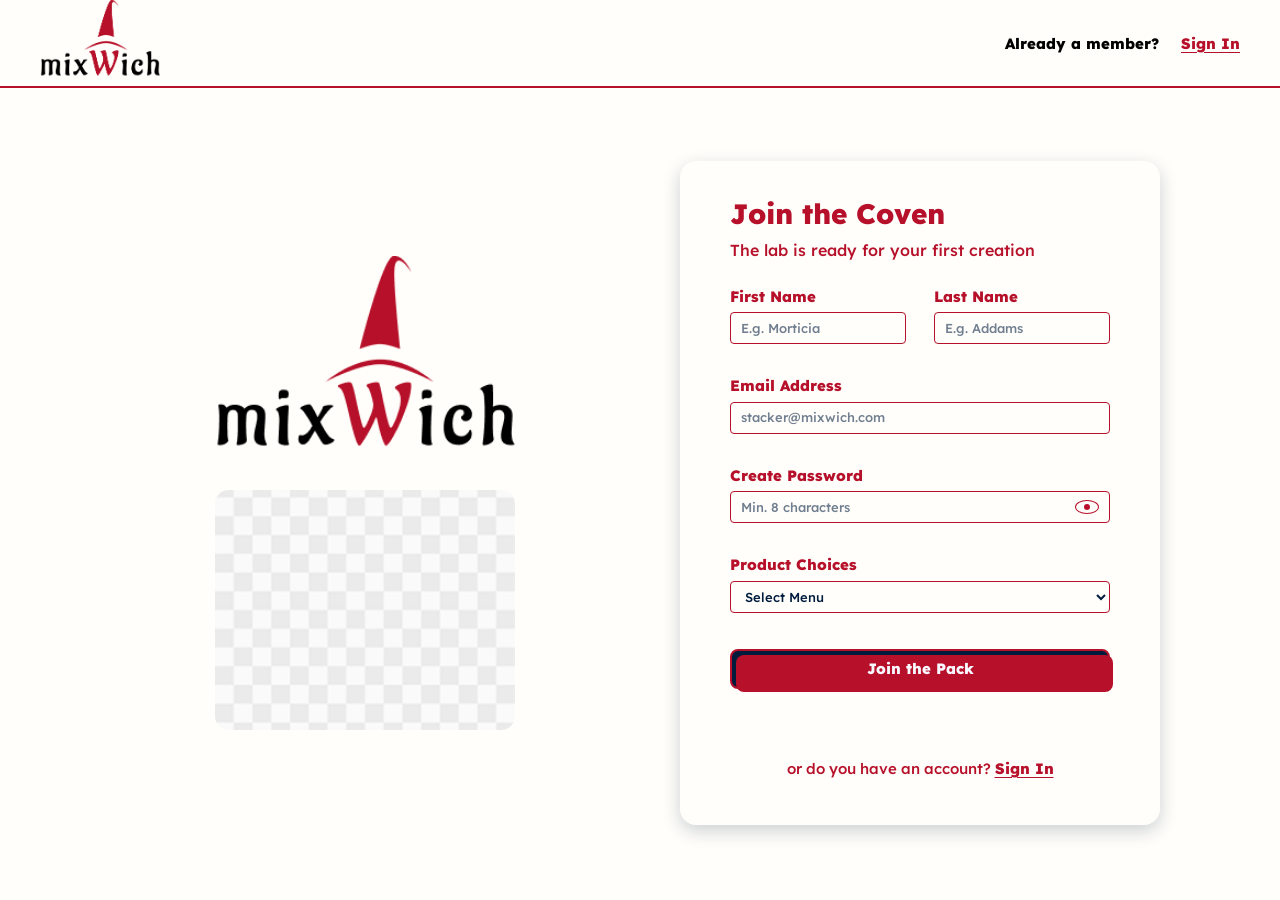
==== commit 54b861c9: "index changed" ====
--- a/index.html
+++ b/index.html
@@ -1,276 +1,15 @@
-<!DOCTYPE html>
+<!doctype html>
 <html lang="en">
-<head>
-  <meta charset="UTF-8">
-  <meta name="viewport" content="width=device-width, initial-scale=1.0">
-  <title>MixWich</title>
-  <link rel="icon" type="image/png" href="img/Logo.png">
-  <link rel="stylesheet" href="style.css">
-</head>
-<body>
-  <header class="site-header">
-    <nav class="navbar" aria-label="Main navigation">
-      <a class="brand" href="index.html" aria-label="MixWich home">
-        <img src="img/Logo.png" alt="MixWich">
-      </a>
-
-      <ul class="nav-menu">
-        <li><a class="active" href="index.html" aria-current="page">Home</a></li>
-        <li><a href="event.html">Event</a></li>
-        <li><a href="menu.html">Menu</a></li>
-        <li><a href="location.html">Location</a></li>
-      </ul>
-
-      <a class="logout-link" href="login.html" aria-label="Logout">
-        <img src="img/logout.png" alt="">
-      </a>
-    </nav>
-  </header>
-
-  <main>
-    <section class="hero">
-      <div class="hero-content">
-        <img class="hero-logo" src="img/Logo.png" alt="MixWich">
-        <h1>Welcomes you</h1>
-        <p>
-          Where premium ingredients and magical creativity come together to
-          create the perfect sandwich. Crafted fresh, customized for every craving.
-        </p>
-        <a class="hero-button" href="#about">Get Started</a>
-      </div>
-
-      <div class="hero-visual" aria-hidden="true">
-        <img src="img/hero-img.png" alt="">
-      </div>
-    </section>
-
-    <section id="about" class="about" aria-labelledby="about-title">
-      <div class="about-content">
-        <img class="about-logo" src="img/Logo.png" alt="MixWich">
-        <h2 id="about-title">About MixWich</h2>
-        <p>
-          MIxWich is a rapidly growing Indonesian fast-food brand established in
-          2020 that offers premium, fully customizable sandwiches across its
-          Jakarta, Surabaya, and Denpasar branches. Renowned for its commitment
-          to freshness, affordability, and high-quality artisan ingredients, the
-          brand is now expanding its digital footprint by developing a modern,
-          clean, and responsive company profile website.
-        </p>
-
-        <div class="about-badges" aria-label="MixWich highlights">
-          <span>Fresh &amp; Premium Ingredients</span>
-          <span>Fully Customizable Selection</span>
-          <span>Rapidly Expanding Footprint</span>
-        </div>
-      </div>
-    </section>
-
-    <section class="menu-preview" aria-labelledby="menu-preview-title">
-      <h2 id="menu-preview-title">Mixologist's Recommendations</h2>
-
-      <div class="recommendation-grid">
-        <article class="recommendation-card">
-          <img src="img/image.png" alt="Nama menu 01">
-          <div>
-            <h3>Nama menu 01</h3>
-            <p>Lorem ipsum dolor sit amet, consectetur adipiscing elit. Vivamus tristique.</p>
-          </div>
-          <a href="menu.html" aria-label="View Nama menu 01"><span></span></a>
-        </article>
-
-        <article class="recommendation-card">
-          <img src="img/image.png" alt="Nama menu 01">
-          <div>
-            <h3>Nama menu 01</h3>
-            <p>Lorem ipsum dolor sit amet, consectetur adipiscing elit. Vivamus tristique.</p>
-          </div>
-          <a href="menu.html" aria-label="View Nama menu 01"><span></span></a>
-        </article>
-
-        <article class="recommendation-card">
-          <img src="img/image.png" alt="Nama menu 01">
-          <div>
-            <h3>Nama menu 01</h3>
-            <p>Lorem ipsum dolor sit amet, consectetur adipiscing elit. Vivamus tristique.</p>
-          </div>
-          <a href="menu.html" aria-label="View Nama menu 01"><span></span></a>
-        </article>
-
-        <article class="recommendation-card">
-          <img src="img/image.png" alt="Nama menu 01">
-          <div>
-            <h3>Nama menu 01</h3>
-            <p>Lorem ipsum dolor sit amet, consectetur adipiscing elit. Vivamus tristique.</p>
-          </div>
-          <a href="menu.html" aria-label="View Nama menu 01"><span></span></a>
-        </article>
-      </div>
-
-      <h2 class="craft-title">or craft your own meal</h2>
-
-      <div class="ingredient-grid">
-        <article class="ingredient-card">
-          <img src="img/image.png" alt="Nama Bahan 01">
-          <h3>Nama Bahan 01</h3>
-          <p>Lorem ipsum dolor sit amet, consectetur adipiscing elit. Vivamus tristique.</p>
-        </article>
-
-        <article class="ingredient-card">
-          <img src="img/image.png" alt="Nama Bahan 01">
-          <h3>Nama Bahan 01</h3>
-          <p>Lorem ipsum dolor sit amet, consectetur adipiscing elit. Vivamus tristique.</p>
-        </article>
-
-        <article class="ingredient-card">
-          <img src="img/image.png" alt="Nama Bahan 01">
-          <h3>Nama Bahan 01</h3>
-          <p>Lorem ipsum dolor sit amet, consectetur adipiscing elit. Vivamus tristique.</p>
-        </article>
-
-        <article class="ingredient-card">
-          <img src="img/image.png" alt="Nama Bahan 01">
-          <h3>Nama Bahan 01</h3>
-          <p>Lorem ipsum dolor sit amet, consectetur adipiscing elit. Vivamus tristique.</p>
-        </article>
-
-        <article class="ingredient-card">
-          <img src="img/image.png" alt="Nama Bahan 01">
-          <h3>Nama Bahan 01</h3>
-          <p>Lorem ipsum dolor sit amet, consectetur adipiscing elit. Vivamus tristique.</p>
-        </article>
-
-        <article class="ingredient-card">
-          <img src="img/image.png" alt="Nama Bahan 01">
-          <h3>Nama Bahan 01</h3>
-          <p>Lorem ipsum dolor sit amet, consectetur adipiscing elit. Vivamus tristique.</p>
-        </article>
-      </div>
-    </section>
-
-    <section class="event-preview" aria-labelledby="event-preview-title">
-      <div class="event-heading">
-        <h2 id="event-preview-title">MixWich Special Events</h2>
-        <p>
-          Join our flavorful celebrations, seasonal launches, and curated dining
-          moments made for sandwich lovers across every branch.
-        </p>
-      </div>
-
-      <div class="event-grid">
-        <article class="event-card event-card-featured">
-          <span class="event-badge">Live Events</span>
-          <h3>The Stacked Series</h3>
-          <p>
-            Where flavor meets the street. Join our exclusive pop-ups, sandwich
-            slams, and ritual workshops across the city.
-          </p>
-
-          <div class="event-action-row">
-            <a class="event-button" href="">View Schedule</a>
-            <span class="event-note">
-              <img src="img/feast.png" alt="">
-              12 Events This Month
-            </span>
-          </div>
-
-          <img class="event-deco" src="img/deco.png" alt="">
-        </article>
-
-        <article class="event-card">
-          <h3>Next Ritual</h3>
-          <p>
-            The sourdough Secrets Pop-Up
-          </p>
-          <a class="event-button" href="event.html">View Schedule</a>
-        </article>
-
-        <article class="event-card">
-          <h3>Mastering<br>The Stack</h3>
-          <p>
-            Join our chief Mixologist for a 2-hour intensive on structural
-            integrity and flavor balancing.
-          </p>
-        </article>
-      </div>
-    </section>
-  </main>
-
-  <div class="event-heading">
-      <h2>MixWich store locations</h2>
-      <a href="location.html">
-        <p>Click here to view more</p>
-      </a>
-  </div>
-  <section class="location-preview" aria-label="MixWich store locations">
-    <button class="carousel-button carousel-button-prev" type="button" aria-label="Previous location">
-      <span></span>
-    </button>
-
-    <div class="location-carousel">
-      <article class="location-card">
-        <img class="location-image" src="img/image.png" alt="Nama Toko">
-        <div class="location-info">
-          <h2>Nama Toko</h2>
-          <p>Alamat lengkap...</p>
-          <div class="location-time">
-            <img src="img/clock.png" alt="">
-            <span>00:00 - 00:00</span>
-          </div>
-        </div>
-      </article>
-
-      <article class="location-card">
-        <img class="location-image" src="img/image.png" alt="Nama Toko">
-        <div class="location-info">
-          <h2>Nama Toko</h2>
-          <p>Alamat lengkap...</p>
-          <div class="location-time">
-            <img src="img/clock.png" alt="">
-            <span>00:00 - 00:00</span>
-          </div>
-        </div>
-      </article>
-
-      <article class="location-card">
-        <img class="location-image" src="img/image.png" alt="Nama Toko">
-        <div class="location-info">
-          <h2>Nama Toko</h2>
-          <p>Alamat lengkap...</p>
-          <div class="location-time">
-            <img src="img/clock.png" alt="">
-            <span>00:00 - 00:00</span>
-          </div>
-        </div>
-      </article>
-
-      <article class="location-card">
-        <img class="location-image" src="img/image.png" alt="Nama Toko">
-        <div class="location-info">
-          <h2>Nama Toko</h2>
-          <p>Alamat lengkap...</p>
-          <div class="location-time">
-            <img src="img/clock.png" alt="">
-            <span>00:00 - 00:00</span>
-          </div>
-        </div>
-      </article>
-    </div>
-
-    <button class="carousel-button carousel-button-next" type="button" aria-label="Next location">
-      <span></span>
-    </button>
-  </section>
-
-  <footer class="site-footer">
-    <img src="img/Logo.png" alt="MixWich">
-    <p>&copy; 2026 MixWich. Freshly Mixed. Magically Made.</p>
-    <nav aria-label="Footer navigation">
-      <a href="">Privacy Policy</a>
-      <a href="">Terms</a>
-      <a href="">Contact Us</a>
-    </nav>
-  </footer>
-
-  <script src="script.js"></script>
-</body>
+  <head>
+    <meta charset="UTF-8" />
+    <meta name="viewport" content="width=device-width, initial-scale=1.0" />
+    <title>MixWich</title>
+    <link rel="icon" type="image/png" href="img/Logo.png" />
+    <script>
+      window.location.href = "signup.html";
+    </script>
+  </head>
+  <body>
+    <a href="signup.html">Click here to continue to signup</a>
+  </body>
 </html>
